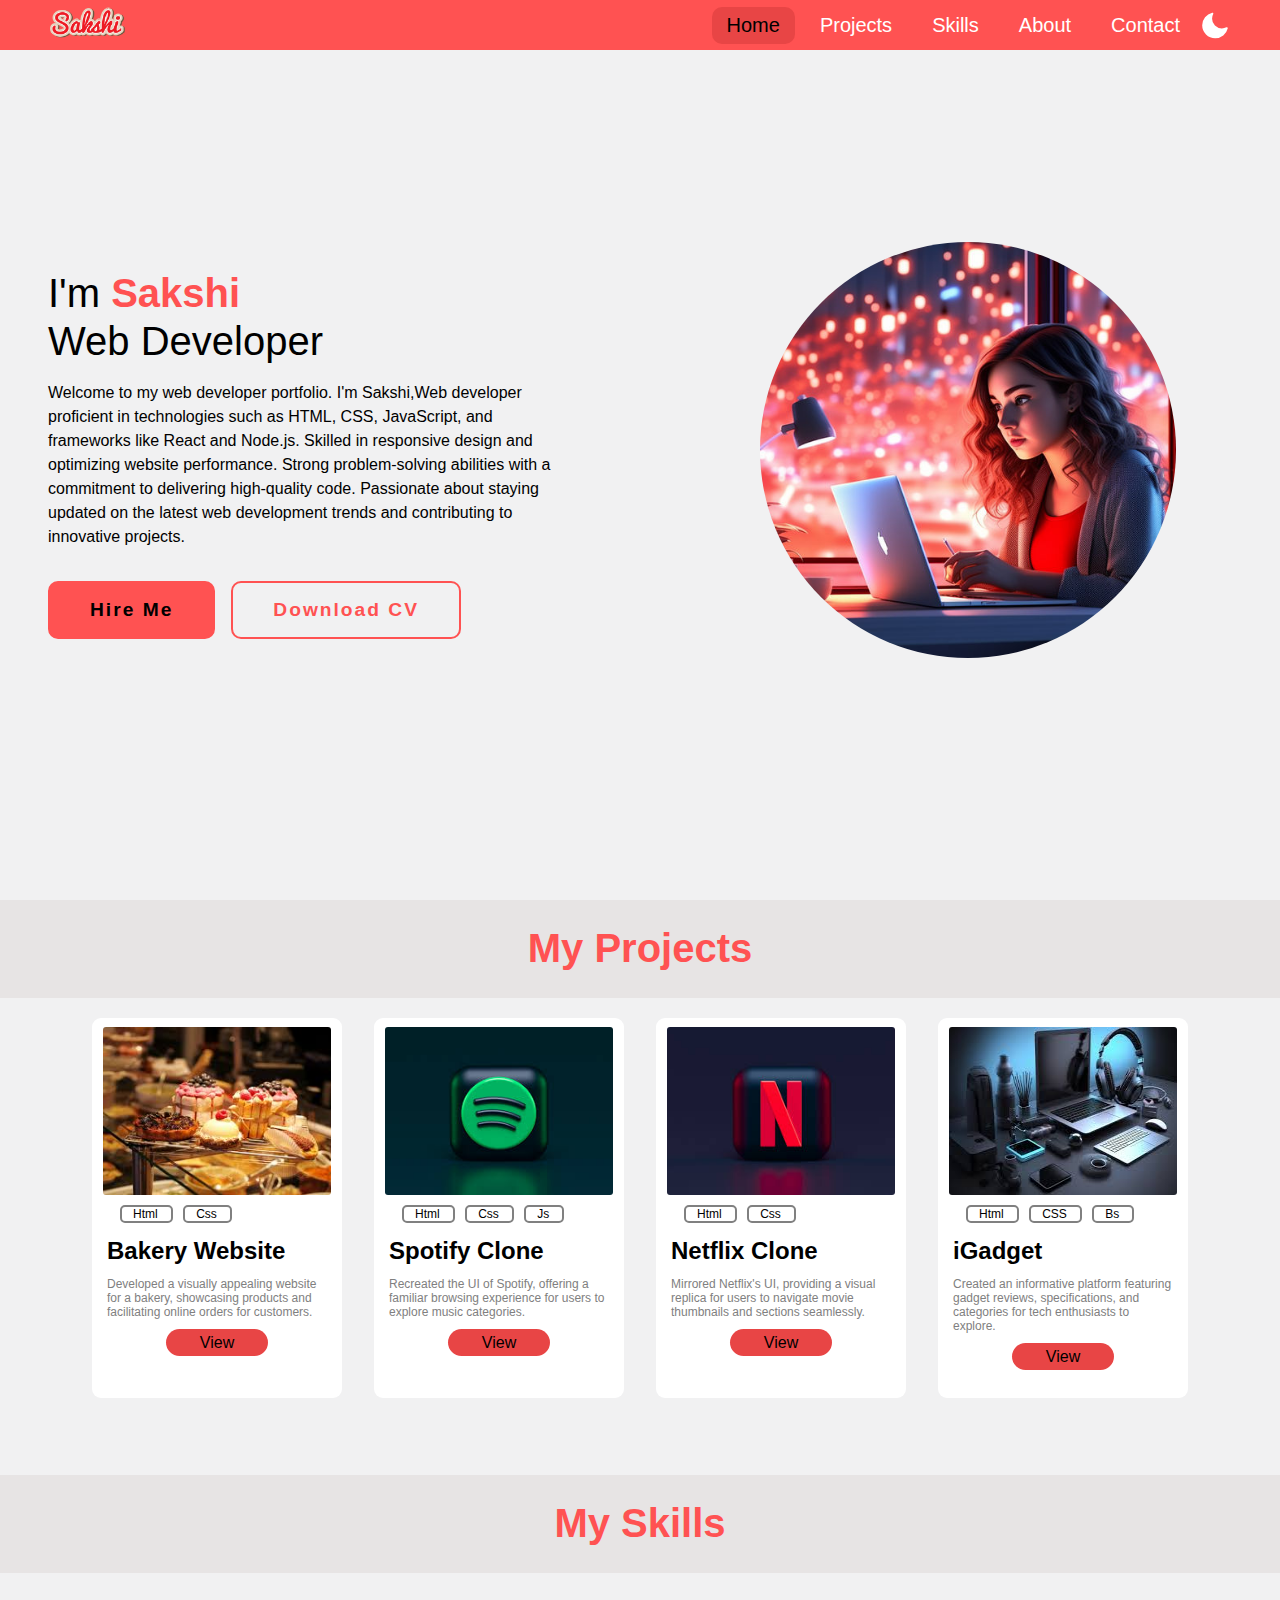
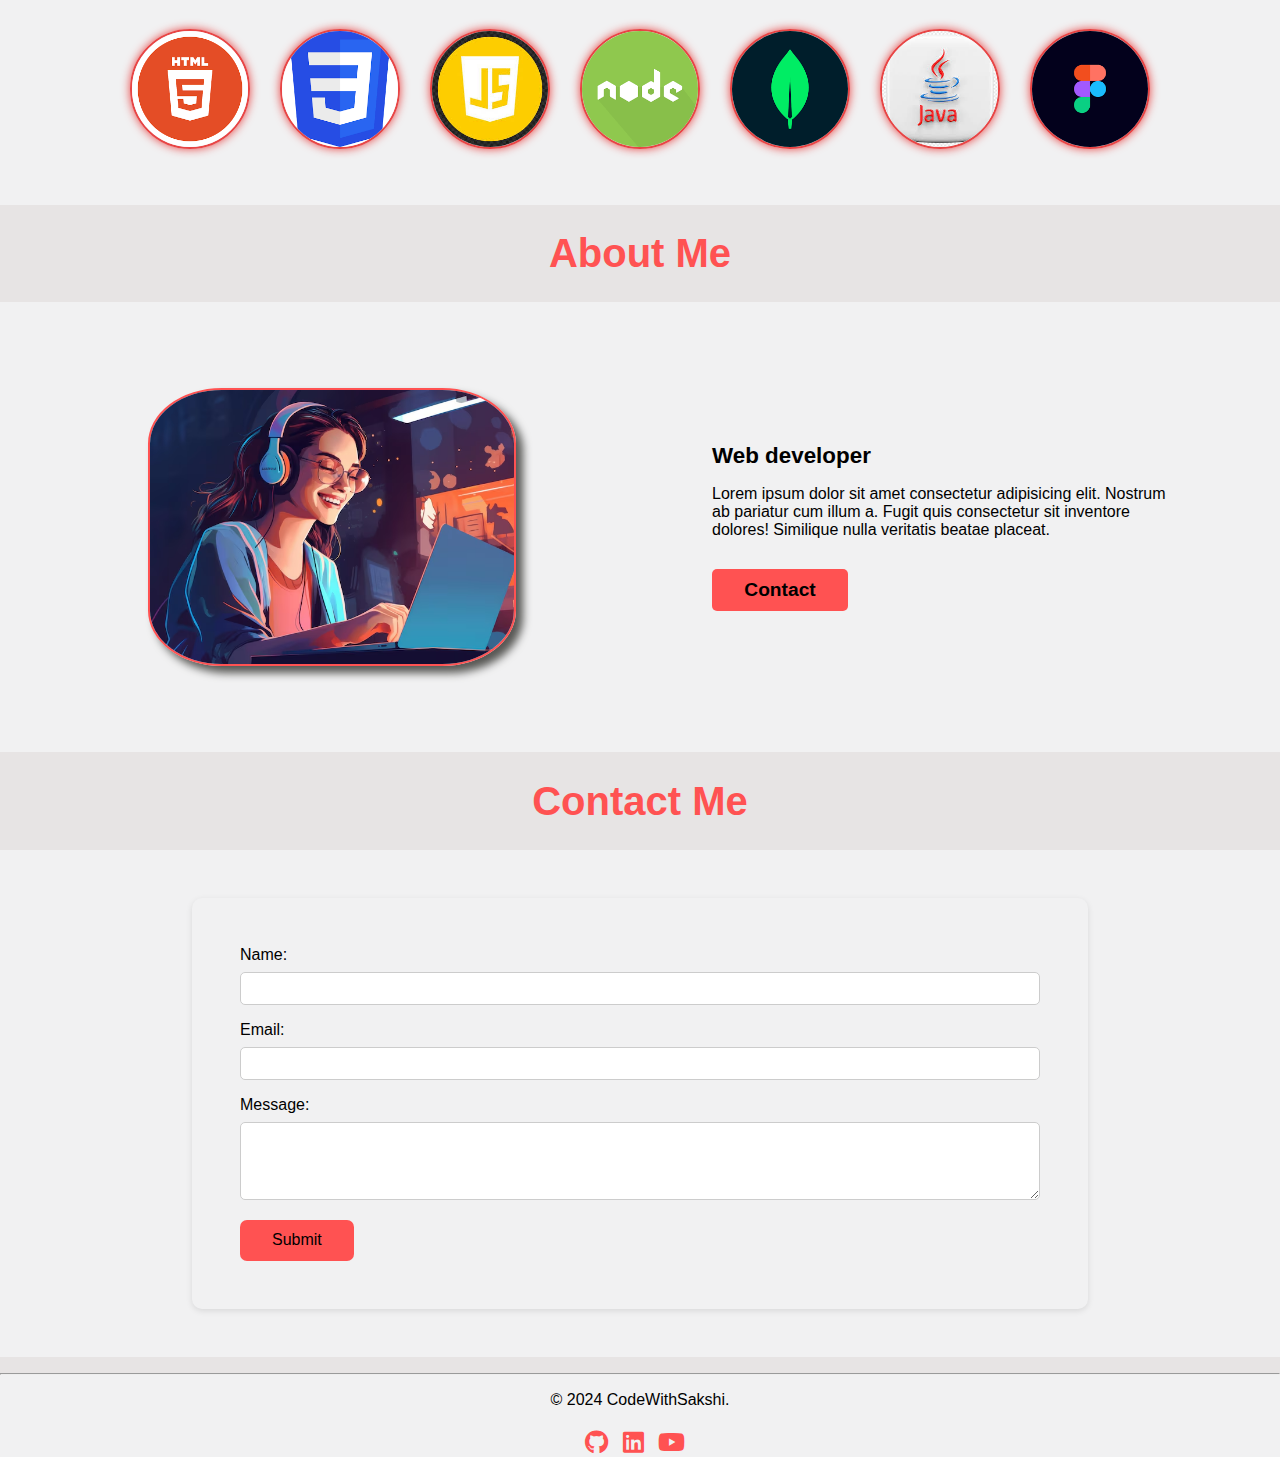
==== index.html @ 0f954192 "changes portfolio.html to index.html" ====
<!DOCTYPE html>
<html lang="en">

<head>
    <meta charset="UTF-8">
    <meta name="viewport" content="width=device-width, initial-scale=1.0">
    <title>Portfolio - Sakshi</title>
    <link rel="stylesheet" href="CSS/portfolio.css">
    <link rel="stylesheet" href="https://cdnjs.cloudflare.com/ajax/libs/font-awesome/5.15.3/css/all.min.css">
</head>

<body>

    <!--  ----------   Header  -------------- -->
    <header>
        <div class="logo">
            <img src="/assets/Sakshi.png" alt="sakshi">
        </div>
        <div class="hamburger">
            <div class="line"></div>
            <div class="line"></div>
            <div class="line"></div>
        </div>
        <nav class="nav-bar">
            <ul>
                <li><a href="#home" class="active">Home</a></li>
                <li><a href="#projects">Projects</a></li>
                <li><a href="#skills-section">Skills</a></li>
                <li><a href="#about">About</a></li>
                <li><a href="#contact">Contact</a></li>
                <img src="/assets/moon.svg" alt="moon" class="toggle-mode" id="icon">
            </ul>
        </nav>

    </header>
    <main>
        <!--  ---------    Home section  -------------- -->
        <section class="home">
            <div class="home-container">
                <div class="content">
                    <p class="subtitle"></p>
                    <h1 class="title">
                        I'm <span>Sakshi <br></span> Web Developer
                    </h1>

                    <p class="description">
                        Welcome to my web developer portfolio. I'm Sakshi,Web developer proficient in technologies such as HTML, CSS, JavaScript, and frameworks like React and Node.js. Skilled in responsive design and optimizing website performance. Strong problem-solving abilities with a commitment to delivering high-quality code. Passionate about staying updated on the latest web development trends and contributing to innovative projects.
                    </p>

                    <div class="action-btns">
                        <a href="#contact" class="hire-me">Hire Me</a>
                        <a href="https://drive.google.com/file/d/1jNhzSBRZ0dmZfs2BLWVgImTOEtM4R0RG/view"
                            class="cv">Download CV</a>
                    </div>
                </div>

                <div class="image">
                    <img src="/assets/profile.jpeg"
                        alt="profile">
                </div>

            </div>
        </section>
        <!--  ---------   Project Section  -------------- -->
        <h2 class="heading">My <span>Projects</span></h2>
        <section id="projects">
            <div class="project-container">
                <div class="card">
                    <div class="image">
                        <img src="/assets/bakery.jpeg" alt="">
                    </div>

                    <div class="capsule">
                        <span>Html</span>
                        <span>Css</span>
                    </div>
                    <div class="content">
                        <h2>Bakery Website</h2>
                        <p> Developed a visually appealing website for a bakery, showcasing products and facilitating online orders for customers.</p>
                    </div>
                    <div class="button">
                        <a href="https://github.com/sakshi900600/BakeryWebsite">View</a>
                    </div>

                </div>
                <div class="card">
                    <div class="image">
                        <img src="/assets/spotify.jpeg" alt="spotify">
                    </div>

                    <div class="capsule">
                        <span>Html</span>
                        <span>Css</span>
                        <span>Js</span>
                    </div>
                    <div class="content">
                        <h2>Spotify Clone</h2>
                        <p>Recreated the UI of Spotify, offering a familiar browsing experience for users to explore music categories.</p>
                    </div>
                    <div class="button">
                        <a href="https://github.com/sakshi900600/Spotify-Clone-----">View</a>
                    </div>

                </div>
                <div class="card">
                    <div class="image">
                        <img src="/assets/netflix.jpeg" alt="">
                    </div>

                    <div class="capsule">
                        <span>Html</span>
                        <span>Css</span>
                    </div>
                    <div class="content">
                        <h2>Netflix Clone</h2>
                        <p> Mirrored Netflix's UI, providing a visual replica for users to navigate movie thumbnails and sections seamlessly.</p>
                    </div>
                    <div class="button">
                        <a href="https://github.com/sakshi900600/Netflix_Clone">View</a>
                    </div>

                </div>
                <div class="card">
                    <div class="image">
                        <img src="/assets/gadget.jpeg" alt="">
                    </div>

                    <div class="capsule">
                        <span>Html</span>
                        <span>CSS</span>
                        <span>Bs</span>
                    </div>
                    <div class="content">
                        <h2>iGadget</h2>
                        <p> Created an informative platform featuring gadget reviews, specifications, and categories for tech enthusiasts to explore.</p>
                    </div>
                    <div class="button">
                        <a href="https://github.com/sakshi900600/techno">View</a>
                    </div>

                </div>
            </div>
        </section>
        <!--  ---------   Skills Section  -------------- -->
        <h2 class="heading">My <span>Skills</span></h2>
        <section id="skills-section">

            <div class="skills-container">
                <div class="skill">
                    <img src="assets/html.png" alt="HTML Logo">
                    <p>HTML</p>
                </div>
                <div class="skill">
                    <img src="assets/css.png" alt="CSS Logo">
                    <p>CSS</p>
                </div>
                <div class="skill">
                    <img src="/assets/jslogo.jpeg" alt="JavaScript Logo">
                    <p>JavaScript</p>
                </div>
                <div class="skill">
                    <img src="/assets/nodelogo.png" alt="Node js Logo">
                    <p>Node js</p>
                </div>
                <div class="skill">
                    <img src="/assets/mongodb.png" alt="mongodb Logo">
                    <p>Mongodb</p>
                </div>
                <div class="skill">
                    <img src="/assets/java.jpeg" alt="Java Logo">
                    <p>Java</p>
                </div>
                <div class="skill">
                    <img src="/assets/figma.png" alt="Java Logo">
                    <p>Figma</p>
                </div>
            </div>

        </section>
        <!--  ---------   About Section  -------------- -->
        <h2 class="heading">About <span>Me</span></h2>
        <section id="about">
            <div class="about-container">
                <div class="about-image">
                    <img src="/assets/about.avif">
                </div>
                <div class="about-content">
                    <h3>Web developer</h3>
                    <p>Lorem ipsum dolor sit amet consectetur adipisicing elit. Nostrum ab pariatur cum illum a. Fugit
                        quis
                        consectetur sit inventore dolores! Similique nulla veritatis beatae placeat.</p>
                    <a href="#contact" class="btn">Contact</a>
                </div>
            </div>
        </section>
        <!--  ---------   Contact Section  -------------- -->
        <h2 class="heading">Contact <span>Me</span></h2>
        <section id="contact">
            <div class="contact-container">
                <div class="contact-form">

                    <form action="#" method="post">
                        <label for="name">Name:</label>
                        <input type="text" id="name" name="name" required>

                        <label for="email">Email:</label>
                        <input type="email" id="email" name="email" required>

                        <label for="message">Message:</label>
                        <textarea id="message" name="message" rows="4" required></textarea>

                        <button type="submit">Submit</button>
                    </form>
                </div>
            </div>
        </section>
    </main>
    <!--  ---------   footer Section  -------------- -->
    <div class="footer">

        <footer>
            <hr />
            © 2024 CodeWithSakshi.

            <div class="social-icons">
                <a href="https://github.com/sakshi900600/" class="social-icon"><i class="fab fa-github"></i></a>
                <a href="https://www.linkedin.com/in/sakshi900600/" class="social-icon"><i
                        class="fab fa-linkedin"></i></a>
                <a href="#" class="social-icon"><i class="fab fa-youtube"></i></a>
            </div>
        </footer>


    </div>



    <script src="js/portfolio.js"></script>
</body>

</html>
---- CSS/portfolio.css ----
* {
    margin: 0;
    padding: 0;
    box-sizing: border-box;
}

body {
    background-color: var(--body-bg);
    font-family: Arial, sans-serif;
}

:root {
    --lprimary-color: #FF5252;
    --lsecondary-color: #e84545;
    --lbg-color: #F1F1F2;
    --lfont-color:white;
    --dfont-color:var(--dfont-color);
    --body-bg: rgb(231, 228, 228); 
}

.dark-mode{
    --lprimary-color: #FF5252;
    --lsecondary-color: #e84545;
    --lbg-color: #252424;
    --lfont-color:black;
    --dfont-color: white;
    --body-bg: rgb(5, 5, 5);
}

/*  ---------------------   Header and navbar  ---------------- */

header {
    width: 100%;
    height: 50px;
    background: var(--lprimary-color);
    display: flex;
    align-items: center;
    justify-content: space-between;
    padding: 0 50px;
    position: fixed;
}

.logo img {
    height: 50%;
    width: 60%;
}

.hamburger {
    display: none;
}

.nav-bar ul {
    display: flex;
}

.nav-bar ul li {
    list-style: none;
}

.nav-bar ul li a {
    display: block;
    color: white;
    font-size: 20px;
    padding: 7px 15px;
    border-radius: 10px;
    transition: 0.5s;
    margin: 0 5px;
    text-decoration: none;
    font-weight: 400;
}

.nav-bar ul li a:hover {
    background-color: var(--lsecondary-color);
    color: var(--dfont-color);
}

.nav-bar ul li a.active {
    color: var(--dfont-color);
    background-color: var(--lsecondary-color);
}

.toggle-mode {
    width: 30px;
    cursor: pointer;
    color: white;
}


/* ---------------  Navbar ------------------- */

@media only screen and (max-width: 1200px) {
    header {
        padding: 0 50px;
    }
}

@media only screen and (min-width: 990px) and (max-width:1199px) {
    header {
        padding: 0 30px;
    }
}

@media only screen and (max-width: 700px) {
    .hamburger {
        display: block;
        cursor: pointer;
    }

    .hamburger .line {
        width: 30px;
        height: 3px;
        background: white;
        margin: 6px 0;
    }

    .nav-bar {
        height: 0px;
        position: absolute;
        top: 40px;
        right: 0;
        width: 70vw;
        background-color: var(--lprimary-color);
        transition: .3s;
        overflow: hidden;
    }

    .nav-bar.active {
        height: 100vh;
    }

    .nav-bar ul {
        display: block;
        width: fit-content;
        margin: 80px auto 0 auto;
        text-align: center;
        transition: 0.5s;
        opacity: 0;
    }

    .nav-bar.active ul {
        opacity: 1;
    }

    .nav-bar ul li a {
        margin-bottom: 12px;
    }
}


/*  -------------    Home section  ----------------------  */


.home {
    background-color: var(--lbg-color);
}

.home-container {
    min-height: 100vh;
    max-width: 1300px;
    margin: auto;
    padding: 1rem;
    display: grid;
    grid-template-columns: repeat(2, 1fr);
    gap: 4rem;
}

.home .content {
    display: flex;
    flex-direction: column;
    justify-content: center;
    margin: 2rem;
}

.subtitle {
    letter-spacing: 2px;
    color: var(--dfont-color);
    font-weight: 600;
    margin-bottom: .5rem;
}

.title {
    font-size: 2.5rem;
    font-weight: 400;
    line-height: 3rem;
    color: var(--dfont-color);
    margin-bottom: 1rem;
}

.title span {
    font-weight: 600;
    color: var(--lprimary-color);
}

.description {
    line-height: 1.5rem;
    color: var(--dfont-color);
    margin-bottom: 2rem;
}

.action-btns {
    display: flex;
    gap: 1rem;
}

.action-btns a {
    font-size: 1.2rem;
    font-weight: 600;
    letter-spacing: 2px;
    padding: 1rem 2.5rem;
    outline: none;
    border: 2px solid var(--lprimary-color);
    border-radius: 10px;
    transition: .3s;
    cursor: pointer;
    text-decoration: none;

}

.hire-me {
    background-color: var(--lprimary-color);
    color: var(--dfont-color);
    border: none;
}

.hire-me:hover {
    background-color: var(--lsecondary-color);
    border: none;
    color: var(--lfont-color);
}

.cv {
    color: var(--lprimary-color);
}

.cv:hover {
    background-color: var(--lprimary-color);
    color: white;
    border: none;
}

.image {
    display: grid;
    place-items: center;
}

.image img {
    width: min(26rem, 90%);
    border-radius: 100%;
}


/*  ---------  Home responsiveness -------- */

@media (max-width: 750px) {
    .home-container {
        padding: 6rem 1rem 5rem 1rem;
        text-align: center;
        grid-template-columns: repeat(1, 1fr);
    }

    .image {
        grid-area: 1/1/2/2;
    }

    .action-btns {
        margin: auto;
    }
}

@media (min-width: 751px) and (max-width: 927px) {
    .action-btns a {
        font-size: .7rem;
        padding: .9rem 1.5rem;
    }

    .home-container {
        min-height: 72vh;
    }

    .image img {
        width: min(26rem, 100%);
    }

}

@media (min-width: 410px) and (max-width:700px) {
    .action-btns a {
        padding: .7rem 1rem;
    }
}

@media (min-width: 360px) and (max-width:410px) {
    .action-btns a {
        padding: .6rem .43rem;
    }

    .home .content {
        margin: 1.5rem;
    }
}




/*  ---------   project section  ---------- */

.heading {
    font-size: 2.5rem;
    text-align: center;
    margin: 1.65rem;
    color: var(--lprimary-color);
}

.heading span {
    font-weight: 600;
    color: var(--lprimary-color);
}

#projects {
    display: flex;
    background-color: var(--lbg-color);
    margin: 23px 0;
    color: var(--dfont-color);
}

.project-container {
    min-height: 80vh;
    max-width: 1300px;
    margin: auto;
    padding: 1rem;
    display: grid;
    grid-template-columns: repeat(4, 1fr);
    gap: 1.5rem;
    overflow: auto;
}

#projects .card {
    background-color: var(--lfont-color);
    height: 380px;
    width: 250px;
    border-radius: 9px;
    margin: 4px;
}

#projects .card:hover {
    box-shadow: 5px 5px 20px 2px var(--lsecondary-color);
}

#projects .image {
    border-radius: 9px;
}

#projects .image img {
    height: 180px;
    width: 240px;
    margin: 3px;
    border-radius: 9px;
    padding: 6px;

}

.capsule {
    padding: 0px 25px;
}

.capsule span {
    border-radius: 5px;
    border: 2px solid grey;
    padding: 0px 13px 0px 11px;
    margin: 3px;
    font-size: 12px;
}

#projects .content p {
    font-size: 12px;
    padding: 12px;
    color: gray;

}

#projects .content h2 {
    margin-top: 12px;
    padding: 0px 12px;
}

#projects .card .content {
    padding: 3px;
}

.button {
    text-align: center;
}

.button a {
    text-decoration: none;
    padding: 5px 34px;
    border-radius: 15px;
    background-color: var(--lsecondary-color);
    color: var(--lprimary-color);
    border: gray;
    margin-top: 3px;
    cursor: pointer;
    color: var(--dfont-color);
}

.button a:hover {
    background-color: var(--lprimary-color);
    color: var(--lfont-color);
}


/*  ----------   project responsiveness -----------------  */

@media screen and (max-width:1200px) {
    .project-container {
        margin: 40px;
    }
}

@media (min-width: 410px){
    .project-container {
        min-height: 53vh;
    }
}


/* <!--  ---------   Skills Section  -------------- --> */


#skills-section {
    text-align: center;
    padding: 50px 0;
    background-color: var(--lbg-color);
}

.skills-container {
    display: flex;
    justify-content: center;
    flex-wrap: wrap;
    gap: 30px;
}

.skill {
    width: 120px;
    height: 120px;
    border-radius: 50%;
    overflow: hidden;
    box-shadow: 0 0 10px var(--lsecondary-color);
    transition: transform 0.3s ease;
    border: 2px solid var(--lsecondary-color);
}

.skill img {
    width: 100%;
    height: 100%;
    object-fit: cover;
}

.skill p {
    position: absolute;
    bottom: 10px;
    left: 0;
    width: 100%;
    background-color: var(--lprimary-color);
    color: #fff;
    padding: 5px 0;
    margin: 0;
    font-size: 14px;
    font-weight: bold;
    opacity: 0;
    transition: opacity 0.3s ease;
}

.skill:hover {
    transform: scale(1.1);
}

.skill:hover p {
    opacity: 1;
}

/* <!--  ---------   Skill Responsiveness  -------------- --> */
@media (min-width: 420px) {
    .skills-container {
        margin: 6px;
    }
}




/* <!--  ---------   About Section  -------------- --> */

#about {
    background-color: var(--lbg-color);
    color: var(--dfont-color);
}

.about-container {
    min-height: 50vh;
    max-width: 1300px;
    margin: auto;
    padding: 3rem;
    display: grid;
    grid-template-columns: repeat(2, 1fr);
    gap: 3rem;
}

.about-image {
    display: grid;
    place-items: center;
}

.about-image img {
    width: min(23rem, 80%);
    border-radius: 20%;
    border: 2px solid var(--lprimary-color);
    box-shadow: 7px 7px 9px rgb(87, 87, 84);
}

.about-content {
    display: inline-flex;
    flex-direction: column;
    justify-content: center;
    padding: 3rem;
}

.about-content h3 {
    font-size: 1.4rem;
    margin-bottom: 1rem;
}

.about-content p {
    font-size: 1rem;
}

.about-content .btn {
    background-color: var(--lprimary-color);
    font-weight: bold;
    padding: 10px 20px;
    text-decoration: none;
    color: var(--dfont-color);
    display: inline-block;
    margin-top: 30px;
    border-radius: 5px;
    cursor: pointer;
    width: 136px;
    text-align: center;
    font-size: 1.2rem;
}

#about .btn:hover {
    background-color: var(--lsecondary-color);
    color: var(--lfont-color);

}


/*  ---------  About responsiveness -------- */

@media (max-width: 750px) {

    .about-container {
        padding: 6rem 1rem 5rem 1rem;
        text-align: center;
        grid-template-columns: repeat(1, 1fr);
    }

    .about-image {
        grid-area: 1/1/2/2;
    }

    .btn {
        margin: auto;
    }

}

@media (max-width: 1024px) {
    .about-container {
        padding: 1rem;
        min-height: 32vh;
    }
}


/* <!--  ---------   Contact Section  -------------- --> */

#contact {
    background-color: var(--lbg-color);
    padding: 3rem;
    color: var(--dfont-color);
}

.contact-container {
    max-width: 70vw;
    margin: auto;
    display: flex;
    justify-content: space-between;
}

.contact-form {
    flex: 1;
    padding: 3rem;
    background-color: var(--lbg-color);
    border-radius: 10px;
    box-shadow: 0 2px 6px rgba(0, 0, 0, 0.1);
}

.contact-form h2 {
    font-size: 1.5rem;
    margin-bottom: 1rem;
}

.contact-form label {
    display: block;
    margin-bottom: 0.5rem;
}

.contact-form input,
.contact-form textarea {
    width: 100%;
    padding: 0.5rem;
    margin-bottom: 1rem;
    border: 1px solid #ccc;
    border-radius: 5px;
}

.contact-form button {
    background-color: var(--lprimary-color);
    color: var(--dfont-color);
    border: none;
    padding: .7rem 2rem;
    border-radius: 7px;
    cursor: pointer;
    font-size: 1rem;
    display: block;
}

.contact-form button:hover {
    background-color: var(--lsecondary-color);
    color: var(--lfont-color);
}

@media (min-width: 420px) and (max-width:700px) {
    .contact-form {
        padding: 1rem;
    }
}




/* <!--  ---------   footer Section  -------------- --> */

.footer {
    background-color: var(--lbg-color);
    color: var(--dfont-color);
    width: 100%;
    bottom: 0;
    left: 0;
}

footer {
    text-align: center;
}

footer hr {
    margin: 1rem 0;
}

.social-icons {
    margin-top: 20px;
}

.social-icon {
    font-size: 24px;
    margin-right: 10px;
    color: var(--lprimary-color);
    text-decoration: none;
    transition: color 0.3s ease;
}

.social-icon:hover {
    color: var(--dfont-color);
    /* Change to a different color on hover */
}
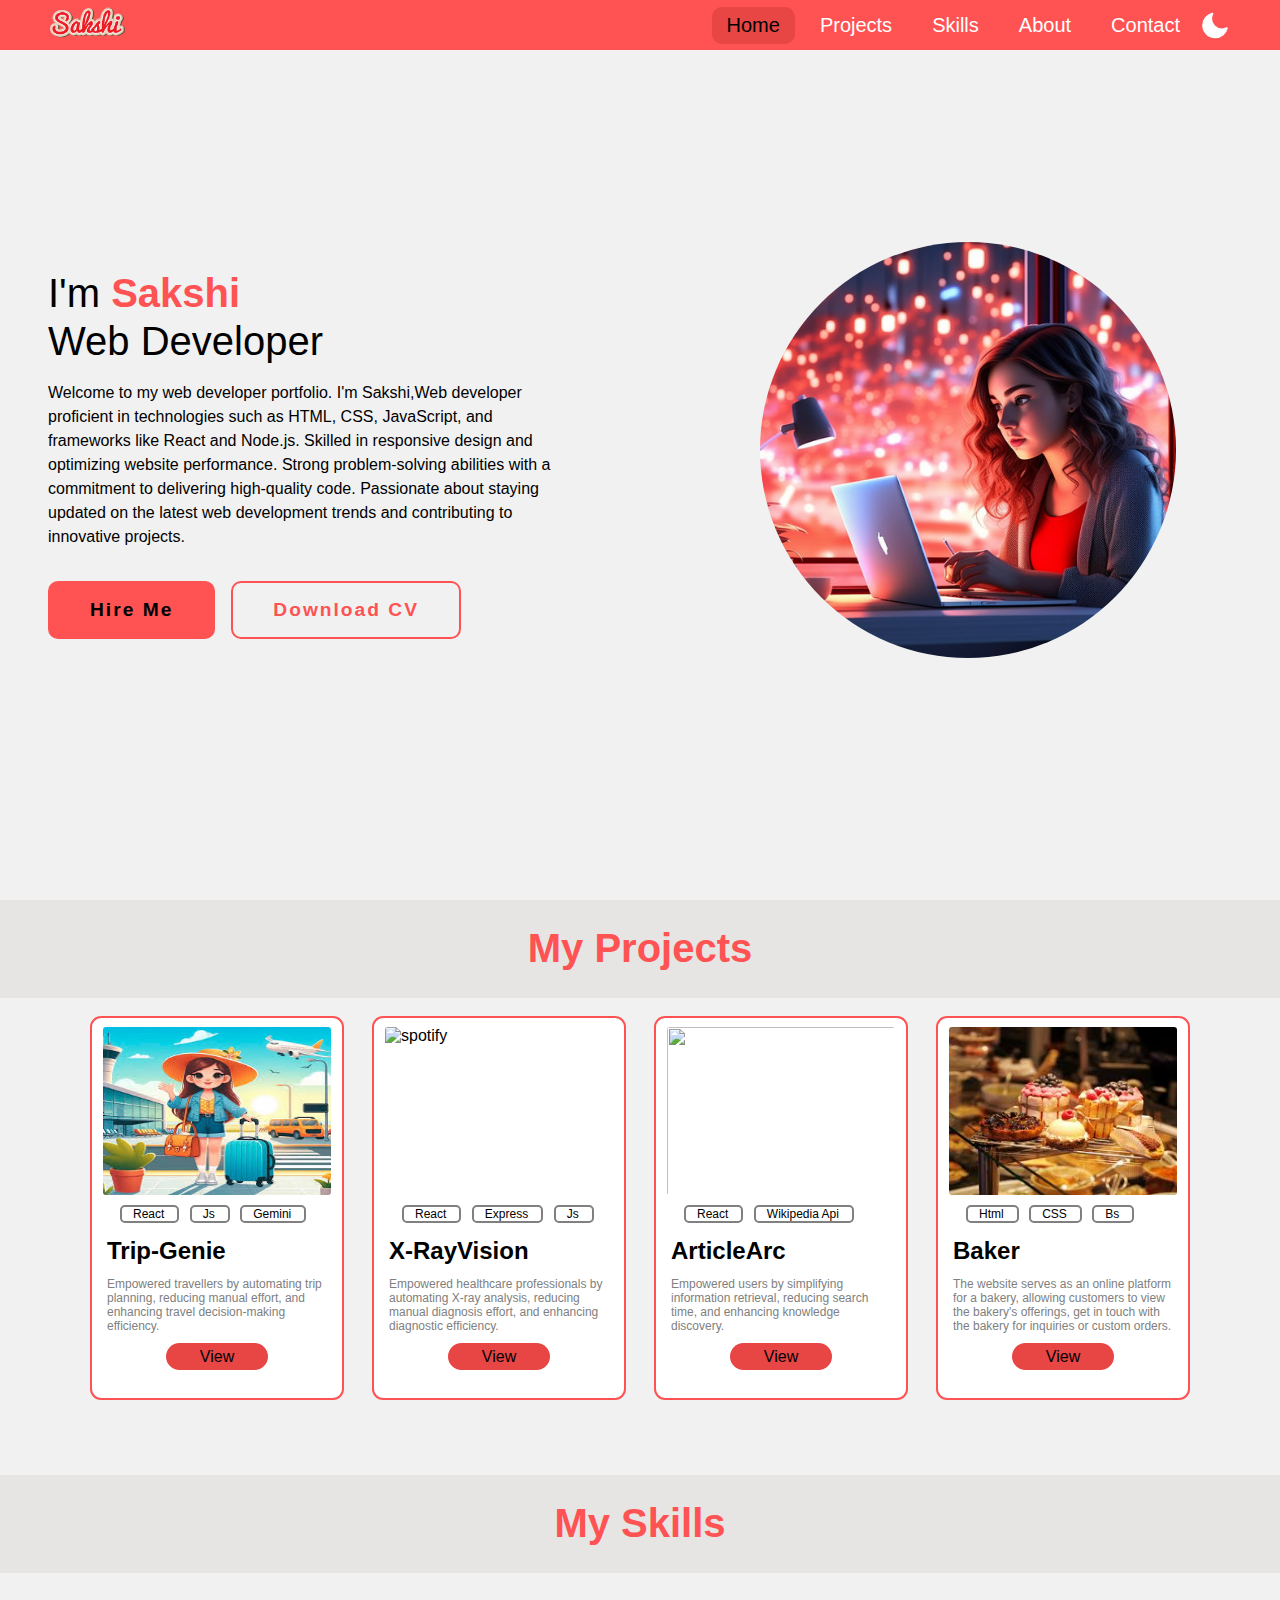
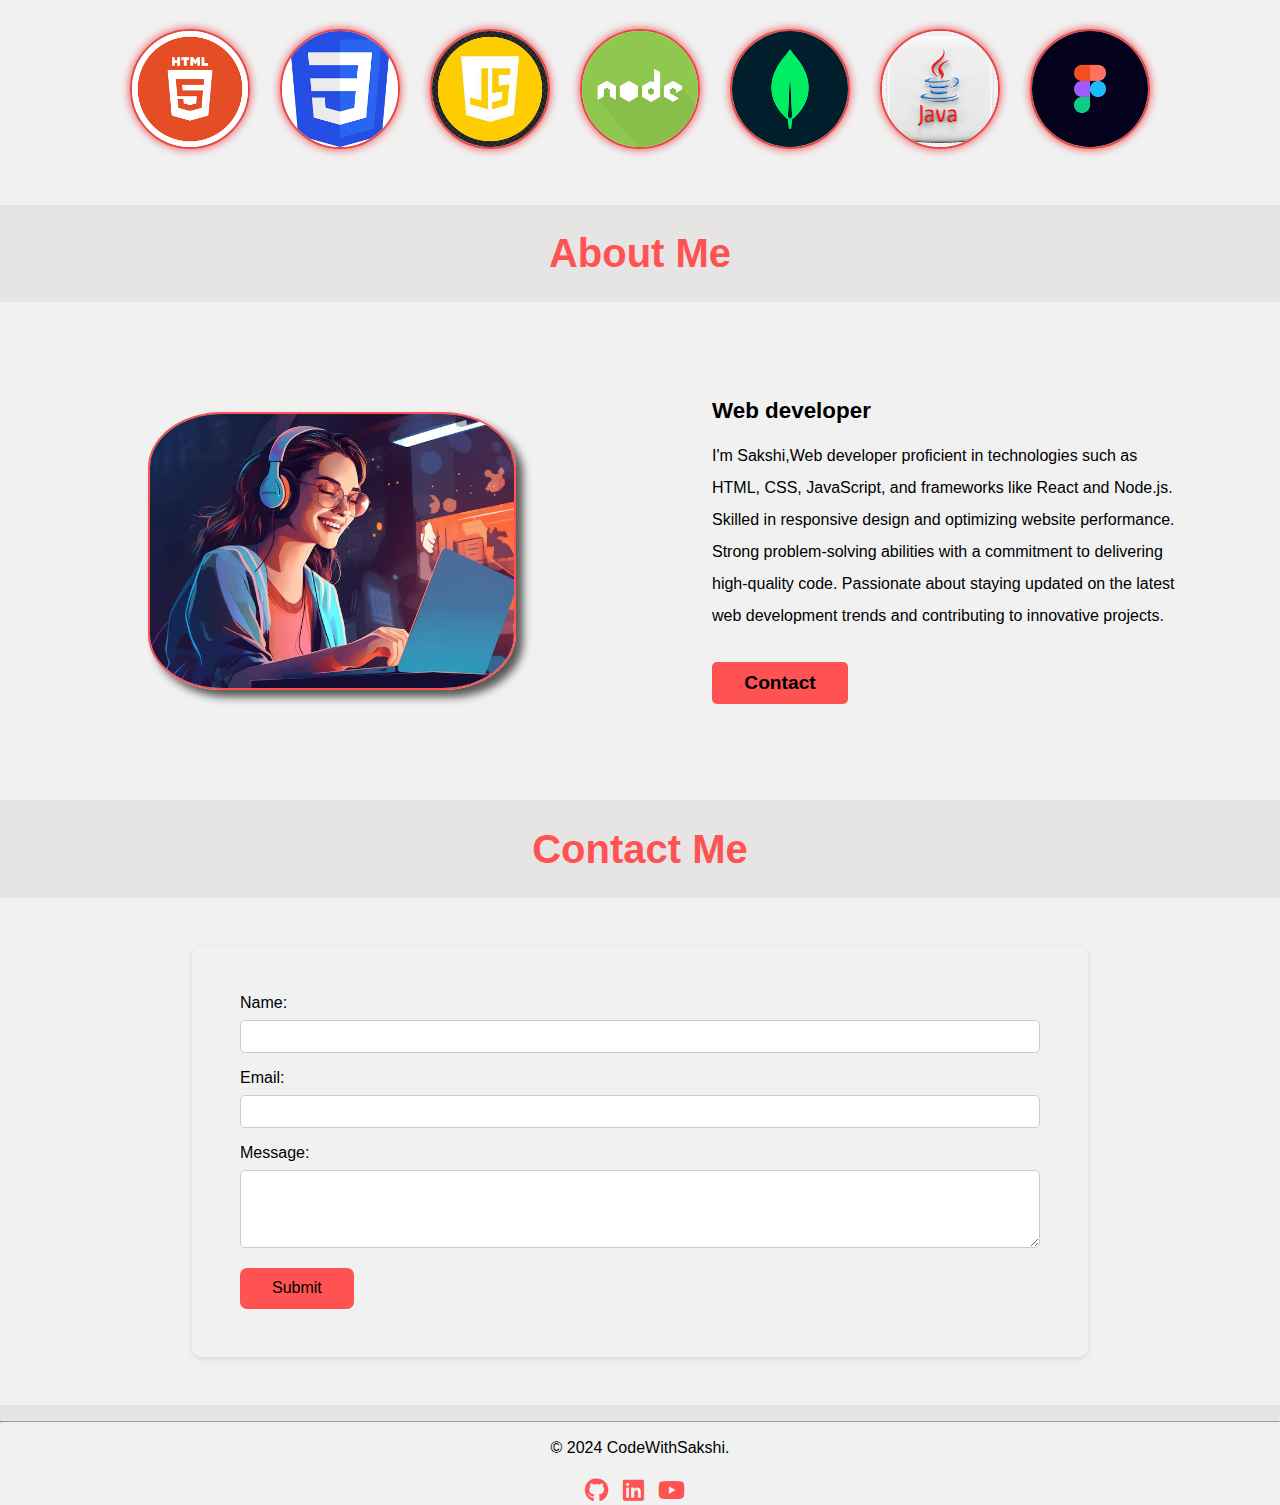
==== commit cb3eab6b: "updated projects" ====
--- a/index.html
+++ b/index.html
@@ -14,7 +14,7 @@
     <!--  ----------   Header  -------------- -->
     <header>
         <div class="logo">
-            <img src="/assets/Sakshi.png" alt="sakshi">
+            <img src="assets/Sakshi.png" alt="sakshi">
         </div>
         <div class="hamburger">
             <div class="line"></div>
@@ -28,11 +28,12 @@
                 <li><a href="#skills-section">Skills</a></li>
                 <li><a href="#about">About</a></li>
                 <li><a href="#contact">Contact</a></li>
-                <img src="/assets/moon.svg" alt="moon" class="toggle-mode" id="icon">
+                <img src="assets/moon.svg" alt="moon" class="toggle-mode" id="icon">
             </ul>
         </nav>
 
     </header>
+
     <main>
         <!--  ---------    Home section  -------------- -->
         <section class="home">
@@ -49,13 +50,13 @@
 
                     <div class="action-btns">
                         <a href="#contact" class="hire-me">Hire Me</a>
-                        <a href="https://drive.google.com/file/d/1jNhzSBRZ0dmZfs2BLWVgImTOEtM4R0RG/view"
+                        <a href="https://drive.google.com/file/d/1mwTdq8jcRRDWxT5kaua4U09DOl18RLTB/view?usp=drive_link"
                             class="cv">Download CV</a>
                     </div>
                 </div>
 
                 <div class="image">
-                    <img src="/assets/profile.jpeg"
+                    <img src="assets/profile.jpeg"
                         alt="profile">
                 </div>
 
@@ -67,62 +68,65 @@
             <div class="project-container">
                 <div class="card">
                     <div class="image">
-                        <img src="/assets/bakery.jpeg" alt="">
-                    </div>
-
-                    <div class="capsule">
-                        <span>Html</span>
-                        <span>Css</span>
-                    </div>
-                    <div class="content">
-                        <h2>Bakery Website</h2>
-                        <p> Developed a visually appealing website for a bakery, showcasing products and facilitating online orders for customers.</p>
-                    </div>
-                    <div class="button">
-                        <a href="https://github.com/sakshi900600/BakeryWebsite">View</a>
-                    </div>
-
-                </div>
-                <div class="card">
-                    <div class="image">
-                        <img src="/assets/spotify.jpeg" alt="spotify">
-                    </div>
-
-                    <div class="capsule">
-                        <span>Html</span>
-                        <span>Css</span>
+                        <img src="assets/trip.jpeg" alt="">
+                    </div>
+
+                    <div class="capsule">
+                        <span>React</span>
                         <span>Js</span>
-                    </div>
-                    <div class="content">
-                        <h2>Spotify Clone</h2>
-                        <p>Recreated the UI of Spotify, offering a familiar browsing experience for users to explore music categories.</p>
-                    </div>
-                    <div class="button">
-                        <a href="https://github.com/sakshi900600/Spotify-Clone-----">View</a>
-                    </div>
-
-                </div>
-                <div class="card">
-                    <div class="image">
-                        <img src="/assets/netflix.jpeg" alt="">
-                    </div>
-
-                    <div class="capsule">
-                        <span>Html</span>
-                        <span>Css</span>
-                    </div>
-                    <div class="content">
-                        <h2>Netflix Clone</h2>
-                        <p> Mirrored Netflix's UI, providing a visual replica for users to navigate movie thumbnails and sections seamlessly.</p>
-                    </div>
-                    <div class="button">
-                        <a href="https://github.com/sakshi900600/Netflix_Clone">View</a>
-                    </div>
-
-                </div>
-                <div class="card">
-                    <div class="image">
-                        <img src="/assets/gadget.jpeg" alt="">
+                        <span>Gemini</span>
+                    </div>
+                    <div class="content">
+                        <h2>Trip-Genie</h2>
+                        <p> Empowered travellers by automating trip planning, reducing manual effort, and enhancing travel decision-making
+                            efficiency.</p>
+                    </div>
+                    <div class="button">
+                        <a href="https://github.com/sakshi900600/Trip-Genie">View</a>
+                    </div>
+
+                </div>
+                <div class="card">
+                    <div class="image">
+                        <img src="https://encrypted-tbn0.gstatic.com/images?q=tbn:ANd9GcQisoPJ4_oWOxlYEcX2BV4-f-BW2mklUGsGeA&s" alt="spotify">
+                    </div>
+
+                    <div class="capsule">
+                        <span>React</span>
+                        <span>Express</span>
+                        <span>Js</span>
+                    </div>
+                    <div class="content">
+                        <h2>X-RayVision</h2>
+                        <p>Empowered healthcare professionals by automating X-ray analysis, reducing manual diagnosis effort, and enhancing
+                            diagnostic efficiency.</p>
+                    </div>
+                    <div class="button">
+                        <a href="https://github.com/sakshi900600/X-Ray-Analyzer">View</a>
+                    </div>
+
+                </div>
+                <div class="card">
+                    <div class="image">
+                        <img src="https://private-user-images.githubusercontent.com/139939188/399328911-7dc49187-1777-41c6-b52a-a8a42125132d.png?jwt=eyJhbGciOiJIUzI1NiIsInR5cCI6IkpXVCJ9.[base64].ugO69tlCUooPV0AS1pyHUpUjEUMalTtLSBd-XSKcCBU" alt="">
+                    </div>
+
+                    <div class="capsule">
+                        <span>React</span>
+                        <span>Wikipedia Api</span>
+                    </div>
+                    <div class="content">
+                        <h2>ArticleArc</h2>
+                        <p> Empowered users by simplifying information retrieval, reducing search time, and enhancing knowledge discovery.</p>
+                    </div>
+                    <div class="button">
+                        <a href="https://github.com/sakshi900600/WikiPedia-API">View</a>
+                    </div>
+
+                </div>
+                <div class="card">
+                    <div class="image">
+                        <img src="assets/bakery.jpeg" alt="">
                     </div>
 
                     <div class="capsule">
@@ -131,11 +135,11 @@
                         <span>Bs</span>
                     </div>
                     <div class="content">
-                        <h2>iGadget</h2>
-                        <p> Created an informative platform featuring gadget reviews, specifications, and categories for tech enthusiasts to explore.</p>
-                    </div>
-                    <div class="button">
-                        <a href="https://github.com/sakshi900600/techno">View</a>
+                        <h2>Baker</h2>
+                        <p> The website serves as an online platform for a bakery, allowing customers to view the bakery's offerings, get in touch with the bakery for inquiries or custom orders.</p>
+                    </div>
+                    <div class="button">
+                        <a href="https://github.com/sakshi900600/BakeryWebsite">View</a>
                     </div>
 
                 </div>
@@ -155,23 +159,23 @@
                     <p>CSS</p>
                 </div>
                 <div class="skill">
-                    <img src="/assets/jslogo.jpeg" alt="JavaScript Logo">
+                    <img src="assets/jslogo.jpeg" alt="JavaScript Logo">
                     <p>JavaScript</p>
                 </div>
                 <div class="skill">
-                    <img src="/assets/nodelogo.png" alt="Node js Logo">
+                    <img src="assets/nodelogo.png" alt="Node js Logo">
                     <p>Node js</p>
                 </div>
                 <div class="skill">
-                    <img src="/assets/mongodb.png" alt="mongodb Logo">
+                    <img src="assets/mongodb.png" alt="mongodb Logo">
                     <p>Mongodb</p>
                 </div>
                 <div class="skill">
-                    <img src="/assets/java.jpeg" alt="Java Logo">
+                    <img src="assets/java.jpeg" alt="Java Logo">
                     <p>Java</p>
                 </div>
                 <div class="skill">
-                    <img src="/assets/figma.png" alt="Java Logo">
+                    <img src="assets/figma.png" alt="Java Logo">
                     <p>Figma</p>
                 </div>
             </div>
@@ -182,13 +186,11 @@
         <section id="about">
             <div class="about-container">
                 <div class="about-image">
-                    <img src="/assets/about.avif">
+                    <img src="assets/about.avif">
                 </div>
                 <div class="about-content">
                     <h3>Web developer</h3>
-                    <p>Lorem ipsum dolor sit amet consectetur adipisicing elit. Nostrum ab pariatur cum illum a. Fugit
-                        quis
-                        consectetur sit inventore dolores! Similique nulla veritatis beatae placeat.</p>
+                    <p style="line-height: 2;"> I'm Sakshi,Web developer proficient in technologies such as HTML, CSS, JavaScript, and frameworks like React and Node.js.   Skilled in responsive design and optimizing website performance.  Strong problem-solving abilities with a commitment to delivering high-quality code. Passionate about staying updated on the latest web development trends and contributing to innovative projects.</p>
                     <a href="#contact" class="btn">Contact</a>
                 </div>
             </div>
@@ -238,4 +240,4 @@
     <script src="js/portfolio.js"></script>
 </body>
 
-</html>+</html>
--- a/CSS/portfolio.css
+++ b/CSS/portfolio.css
@@ -251,7 +251,7 @@
 
 /*  ---------  Home responsiveness -------- */
 
-@media (max-width: 750px) {
+@media (max-width: 768px) {
     .home-container {
         padding: 6rem 1rem 5rem 1rem;
         text-align: center;
@@ -267,7 +267,7 @@
     }
 }
 
-@media (min-width: 751px) and (max-width: 927px) {
+@media (min-width: 768px) and (max-width: 927px) {
     .action-btns a {
         font-size: .7rem;
         padding: .9rem 1.5rem;
@@ -289,9 +289,10 @@
     }
 }
 
-@media (min-width: 360px) and (max-width:410px) {
+@media (min-width: 320px) and (max-width:410px) {
     .action-btns a {
-        padding: .6rem .43rem;
+        padding: .9rem .35rem;
+        font-size: 1.2rem;
     }
 
     .home .content {
@@ -340,6 +341,7 @@
     width: 250px;
     border-radius: 9px;
     margin: 4px;
+    outline: 2px solid #FF5252;
 }
 
 #projects .card:hover {
@@ -480,7 +482,7 @@
 }
 
 /* <!--  ---------   Skill Responsiveness  -------------- --> */
-@media (min-width: 420px) {
+@media (min-width: 320px) {
     .skills-container {
         margin: 6px;
     }
@@ -558,7 +560,7 @@
 
 /*  ---------  About responsiveness -------- */
 
-@media (max-width: 750px) {
+@media (max-width: 768px) {
 
     .about-container {
         padding: 6rem 1rem 5rem 1rem;
@@ -642,7 +644,7 @@
     color: var(--lfont-color);
 }
 
-@media (min-width: 420px) and (max-width:700px) {
+@media (min-width: 320px) and (max-width:768px) {
     .contact-form {
         padding: 1rem;
     }
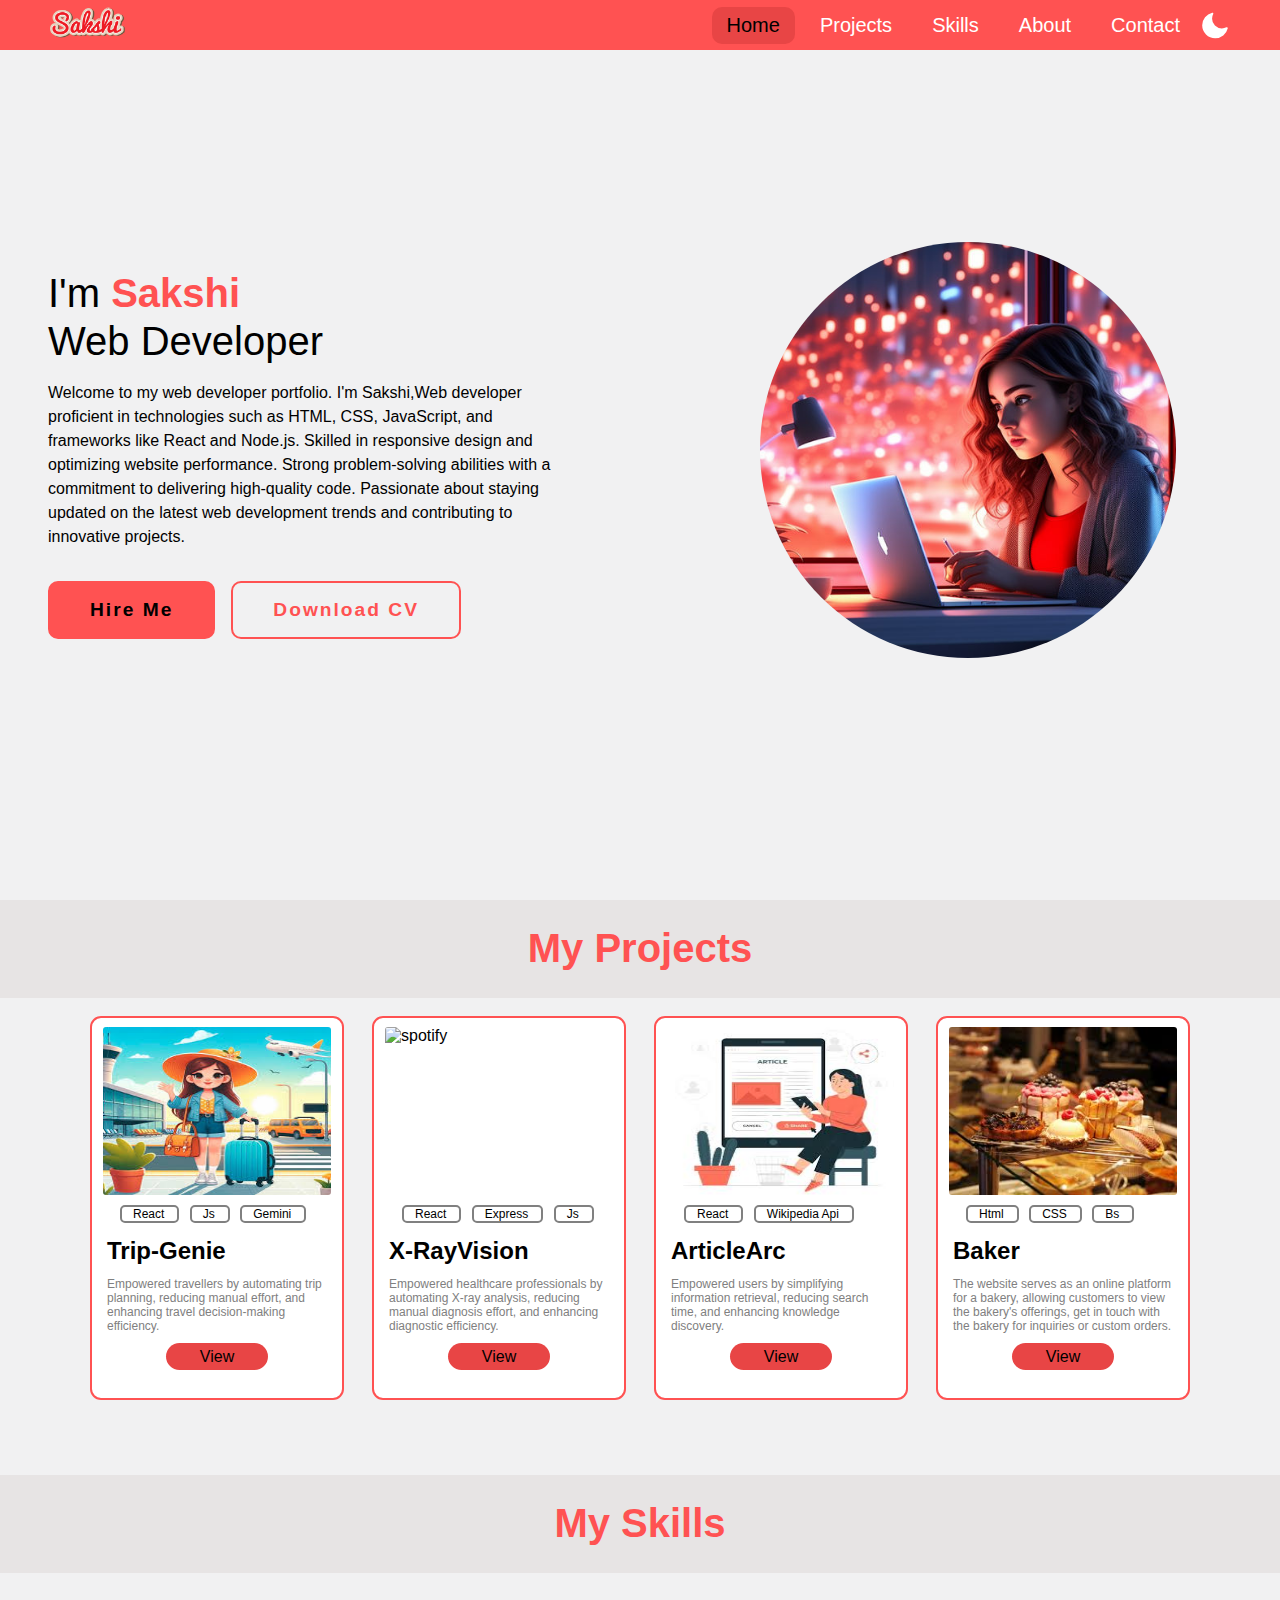
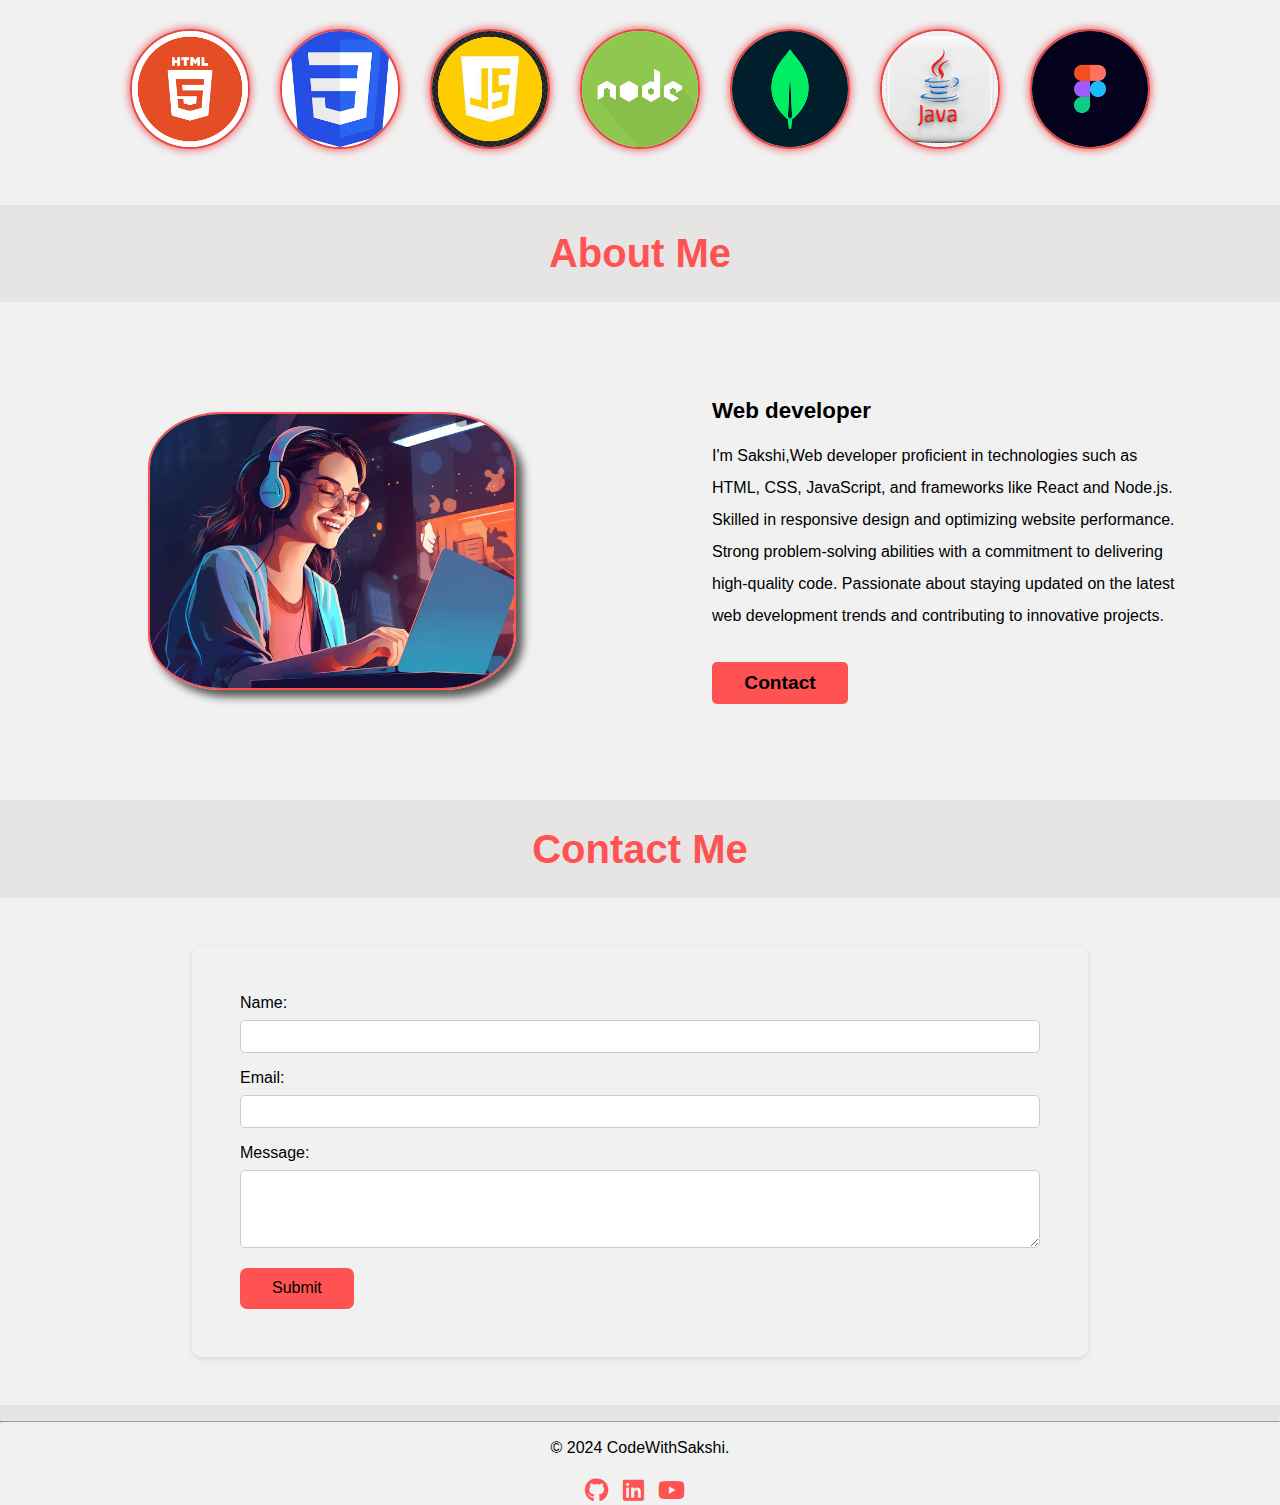
==== commit 8d3e28e6: "updated contact" ====
--- a/index.html
+++ b/index.html
@@ -108,7 +108,7 @@
                 </div>
                 <div class="card">
                     <div class="image">
-                        <img src="https://private-user-images.githubusercontent.com/139939188/399328911-7dc49187-1777-41c6-b52a-a8a42125132d.png?jwt=eyJhbGciOiJIUzI1NiIsInR5cCI6IkpXVCJ9.[base64].ugO69tlCUooPV0AS1pyHUpUjEUMalTtLSBd-XSKcCBU" alt="">
+                        <img src="assets/article.jpeg" alt="">
                     </div>
 
                     <div class="capsule">
@@ -201,7 +201,9 @@
             <div class="contact-container">
                 <div class="contact-form">
 
-                    <form action="#" method="post">
+                    <form action="https://api.web3forms.com/submit" method="post">
+
+                        <input type="hidden" name="access_key" value="66350516-4e62-4a5c-b302-a385684ca495">
                         <label for="name">Name:</label>
                         <input type="text" id="name" name="name" required>
 
--- a/CSS/portfolio.css
+++ b/CSS/portfolio.css
@@ -297,6 +297,10 @@
 
     .home .content {
         margin: 1.5rem;
+    }
+    .action-btns{
+        display: flex;
+        flex-direction: column;
     }
 }
 
